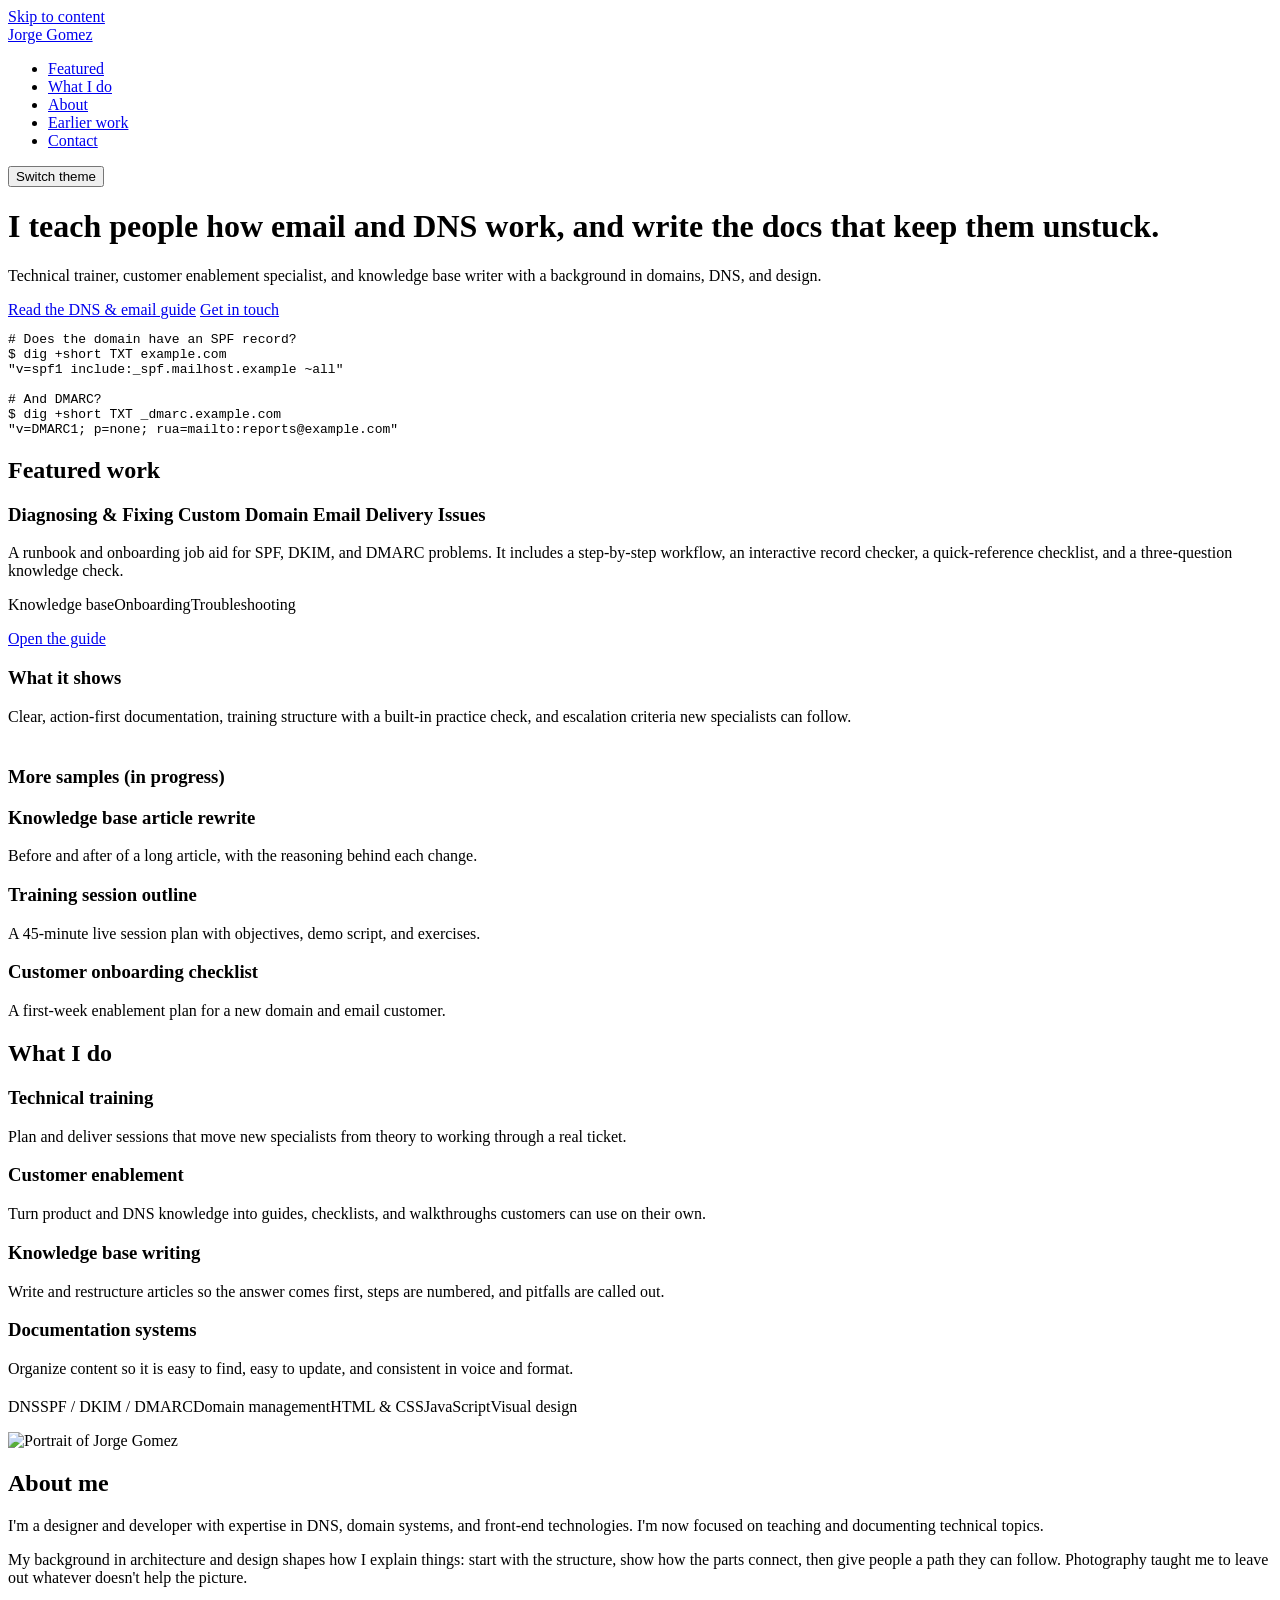
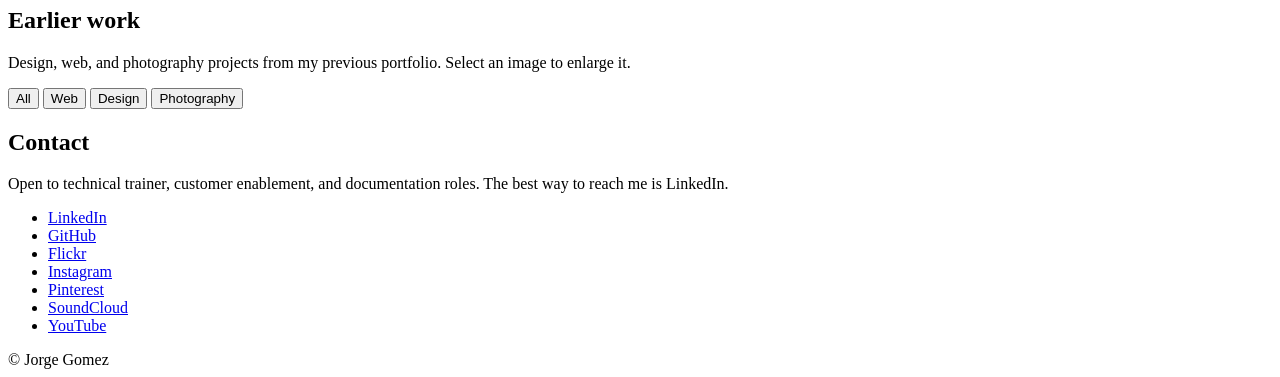
==== index.html @ 1ae202b1 "Add files via upload" ====
<!DOCTYPE html>
<html lang="en">
<head>
<meta charset="utf-8">
<meta name="viewport" content="width=device-width, initial-scale=1">
<!-- CUSTOMIZE: title and description -->
<title>Jorge Gomez | Technical Trainer, Enablement &amp; Documentation</title>
<meta name="description" content="Portfolio of Jorge Gomez: technical training, customer enablement, and knowledge base documentation for DNS, domains, and email.">
<link rel="preconnect" href="https://fonts.googleapis.com">
<link rel="preconnect" href="https://fonts.gstatic.com" crossorigin>
<link href="https://fonts.googleapis.com/css2?family=Atkinson+Hyperlegible:wght@400;700&family=Bricolage+Grotesque:opsz,wght@12..96,600;12..96,800&family=JetBrains+Mono:wght@400&display=swap" rel="stylesheet">
<link rel="stylesheet" href="css/style.css">
</head>
<body>
<a class="skip" href="#main">Skip to content</a>
<header class="top"><div class="wrap">
  <a class="brand" href="#top">Jorge Gomez</a>
  <nav aria-label="Main"><ul>
    <li><a href="#featured">Featured</a></li>
    <li><a href="#skills">What I do</a></li>
    <li><a href="#about">About</a></li>
    <li><a href="#work">Earlier work</a></li>
    <li><a href="#contact">Contact</a></li>
  </ul></nav>
  <button id="theme" type="button" aria-pressed="false">Switch theme</button>
</div></header>

<main id="main">
<div class="wrap hero" id="top">
  <div>
    <h1>I teach people how email and DNS work, and write the docs that keep them unstuck.</h1>
    <p class="lede">Technical trainer, customer enablement specialist, and knowledge base writer with a background in domains, DNS, and design.</p>
    <div class="btns">
      <a class="btn" href="guide.html">Read the DNS &amp; email guide</a>
      <a class="btn ghost" href="#contact">Get in touch</a>
    </div>
  </div>
  <pre class="term" aria-label="Example DNS lookup"><span class="c"># Does the domain have an SPF record?</span>
$ dig +short TXT example.com
<span class="ok">"v=spf1 include:_spf.mailhost.example ~all"</span>

<span class="c"># And DMARC?</span>
$ dig +short TXT _dmarc.example.com
<span class="ok">"v=DMARC1; p=none; rua=mailto:reports@example.com"</span></pre>
</div>

<section class="alt" id="featured"><div class="wrap">
  <h2>Featured work</h2>
  <div class="feature">
    <div>
      <h3>Diagnosing &amp; Fixing Custom Domain Email Delivery Issues</h3>
      <p>A runbook and onboarding job aid for SPF, DKIM, and DMARC problems. It includes a step-by-step workflow, an interactive record checker, a quick-reference checklist, and a three-question knowledge check.</p>
      <p><span class="tag">Knowledge base</span><span class="tag">Onboarding</span><span class="tag">Troubleshooting</span></p>
      <p><a class="btn" href="guide.html">Open the guide</a></p>
    </div>
    <div class="card">
      <h3>What it shows</h3>
      <p>Clear, action-first documentation, training structure with a built-in practice check, and escalation criteria new specialists can follow.</p>
    </div>
  </div>
  <h3 style="margin-top:2.5rem">More samples (in progress)</h3>
  <div class="grid" style="margin-top:.75rem">
    <!-- CUSTOMIZE: replace with real links when each sample is ready -->
    <div class="card"><h3>Knowledge base article rewrite</h3><p>Before and after of a long article, with the reasoning behind each change.</p></div>
    <div class="card"><h3>Training session outline</h3><p>A 45-minute live session plan with objectives, demo script, and exercises.</p></div>
    <div class="card"><h3>Customer onboarding checklist</h3><p>A first-week enablement plan for a new domain and email customer.</p></div>
  </div>
</div></section>

<section id="skills"><div class="wrap">
  <h2>What I do</h2>
  <div class="grid">
    <div class="card"><h3>Technical training</h3><p>Plan and deliver sessions that move new specialists from theory to working through a real ticket.</p></div>
    <div class="card"><h3>Customer enablement</h3><p>Turn product and DNS knowledge into guides, checklists, and walkthroughs customers can use on their own.</p></div>
    <div class="card"><h3>Knowledge base writing</h3><p>Write and restructure articles so the answer comes first, steps are numbered, and pitfalls are called out.</p></div>
    <div class="card"><h3>Documentation systems</h3><p>Organize content so it is easy to find, easy to update, and consistent in voice and format.</p></div>
  </div>
  <p style="margin-top:1.25rem"><span class="tag">DNS</span><span class="tag">SPF / DKIM / DMARC</span><span class="tag">Domain management</span><span class="tag">HTML &amp; CSS</span><span class="tag">JavaScript</span><span class="tag">Visual design</span></p>
</div></section>

<section class="alt" id="about"><div class="wrap about">
  <img src="https://jgomez-ca.github.io/portfolio-v3/assets/img/profile.png" alt="Portrait of Jorge Gomez" width="224" height="224">
  <div>
    <h2>About me</h2>
    <!-- CUSTOMIZE: add your own story, years of experience, and employers -->
    <p>I'm a designer and developer with expertise in DNS, domain systems, and front-end technologies. I'm now focused on teaching and documenting technical topics.</p>
    <p>My background in architecture and design shapes how I explain things: start with the structure, show how the parts connect, then give people a path they can follow. Photography taught me to leave out whatever doesn't help the picture.</p>
  </div>
</div></section>

<section id="work"><div class="wrap">
  <h2>Earlier work</h2>
  <p>Design, web, and photography projects from my previous portfolio. Select an image to enlarge it.</p>
  <div class="filters" role="group" aria-label="Filter projects">
    <button type="button" data-f="All" aria-pressed="true">All</button>
    <button type="button" data-f="Web" aria-pressed="false">Web</button>
    <button type="button" data-f="Design" aria-pressed="false">Design</button>
    <button type="button" data-f="Photography" aria-pressed="false">Photography</button>
  </div>
  <div class="gal" id="gal"></div>
  <dialog id="lb" aria-label="Enlarged image">
    <form method="dialog"><button class="btn x">Close</button></form>
    <img id="lbimg" src="" alt="">
  </dialog>
</div></section>

<section class="alt" id="contact"><div class="wrap">
  <h2>Contact</h2>
  <!-- CUSTOMIZE: add your email -->
  <p>Open to technical trainer, customer enablement, and documentation roles. The best way to reach me is LinkedIn.</p>
  <ul class="links">
    <li><a href="https://www.linkedin.com/in/jgomezt">LinkedIn</a></li>
    <li><a href="https://github.com/jgomez-ca">GitHub</a></li>
    <li><a href="https://www.flickr.com/photos/jgomezt/albums">Flickr</a></li>
    <li><a href="https://www.instagram.com/jgomezt/">Instagram</a></li>
    <li><a href="https://pinterest.com/jogomezt">Pinterest</a></li>
    <li><a href="https://soundcloud.com/jorge-gomez-124933477">SoundCloud</a></li>
    <li><a href="https://www.youtube.com/@jgomezt/videos">YouTube</a></li>
  </ul>
</div></section>
</main>

<footer><div class="wrap">&copy; <span id="yr"></span> Jorge Gomez</div></footer>
<script src="js/main.js"></script>
</body>
</html>
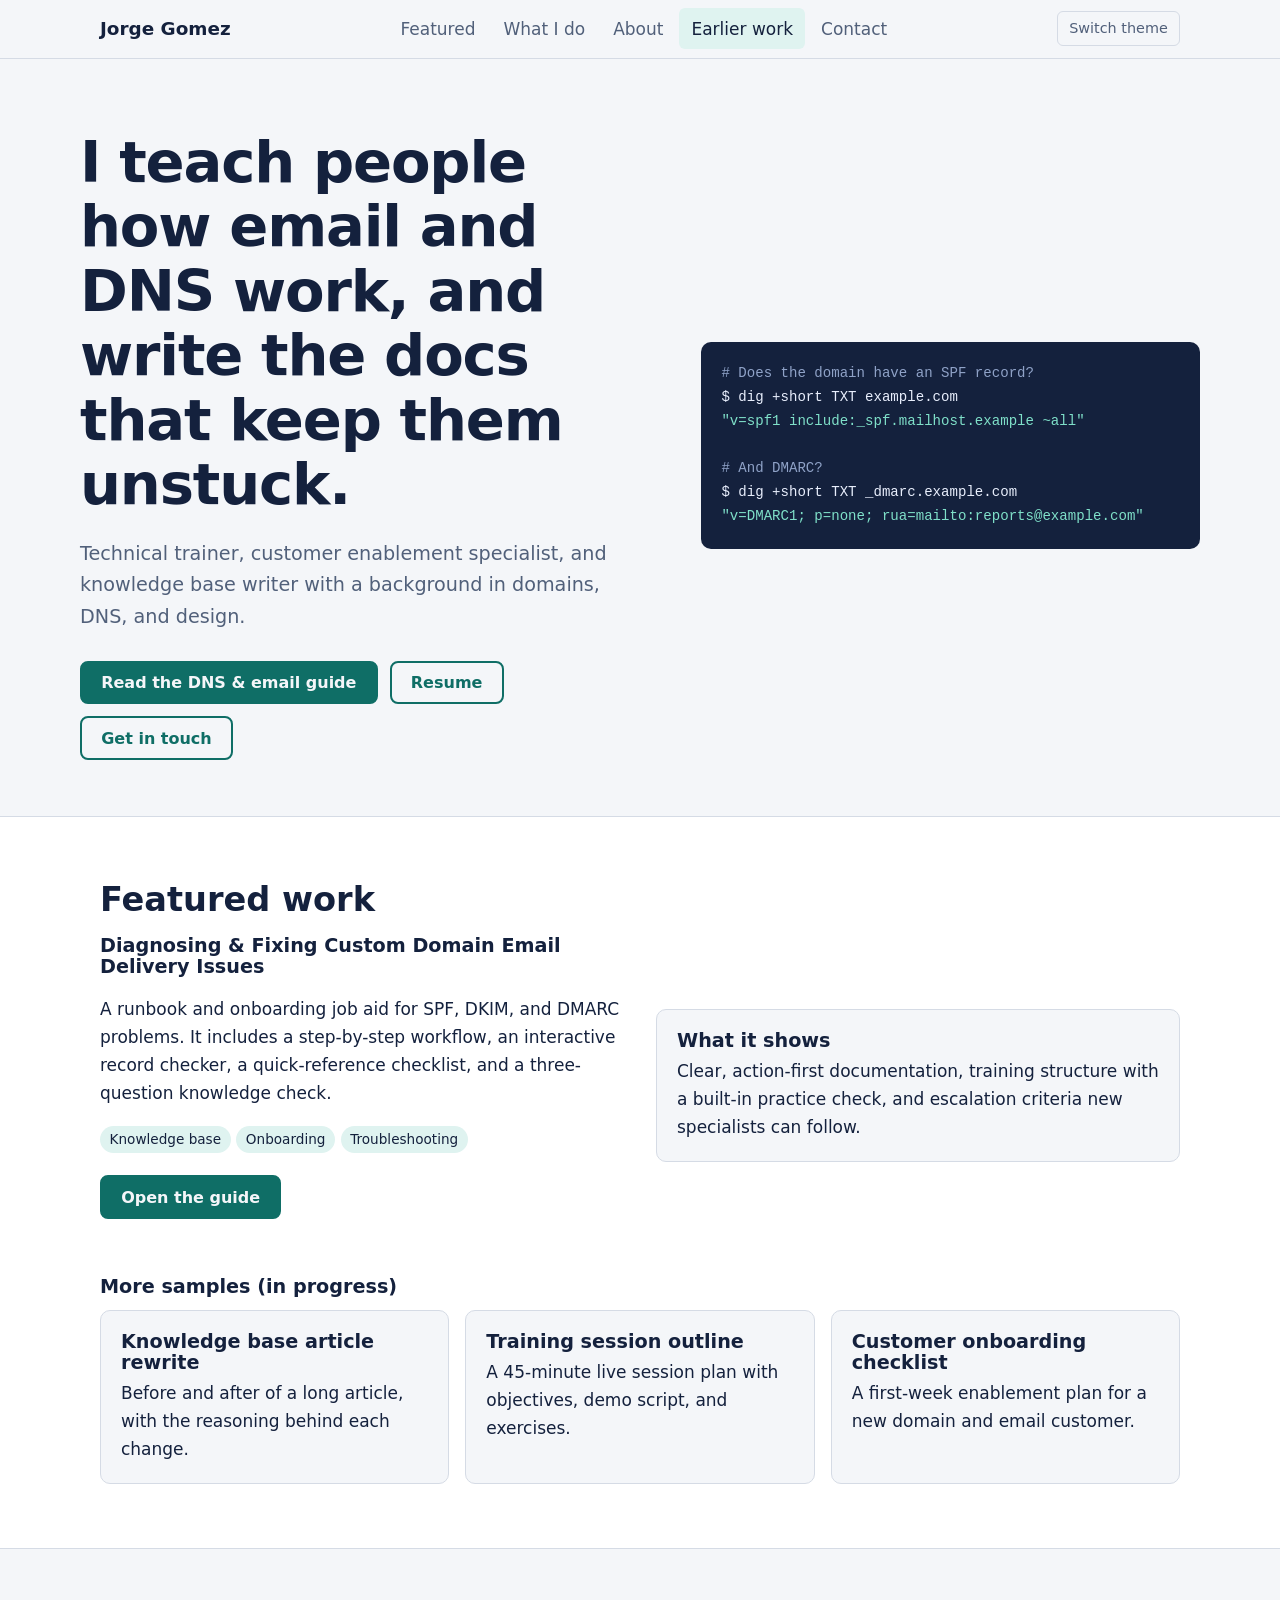
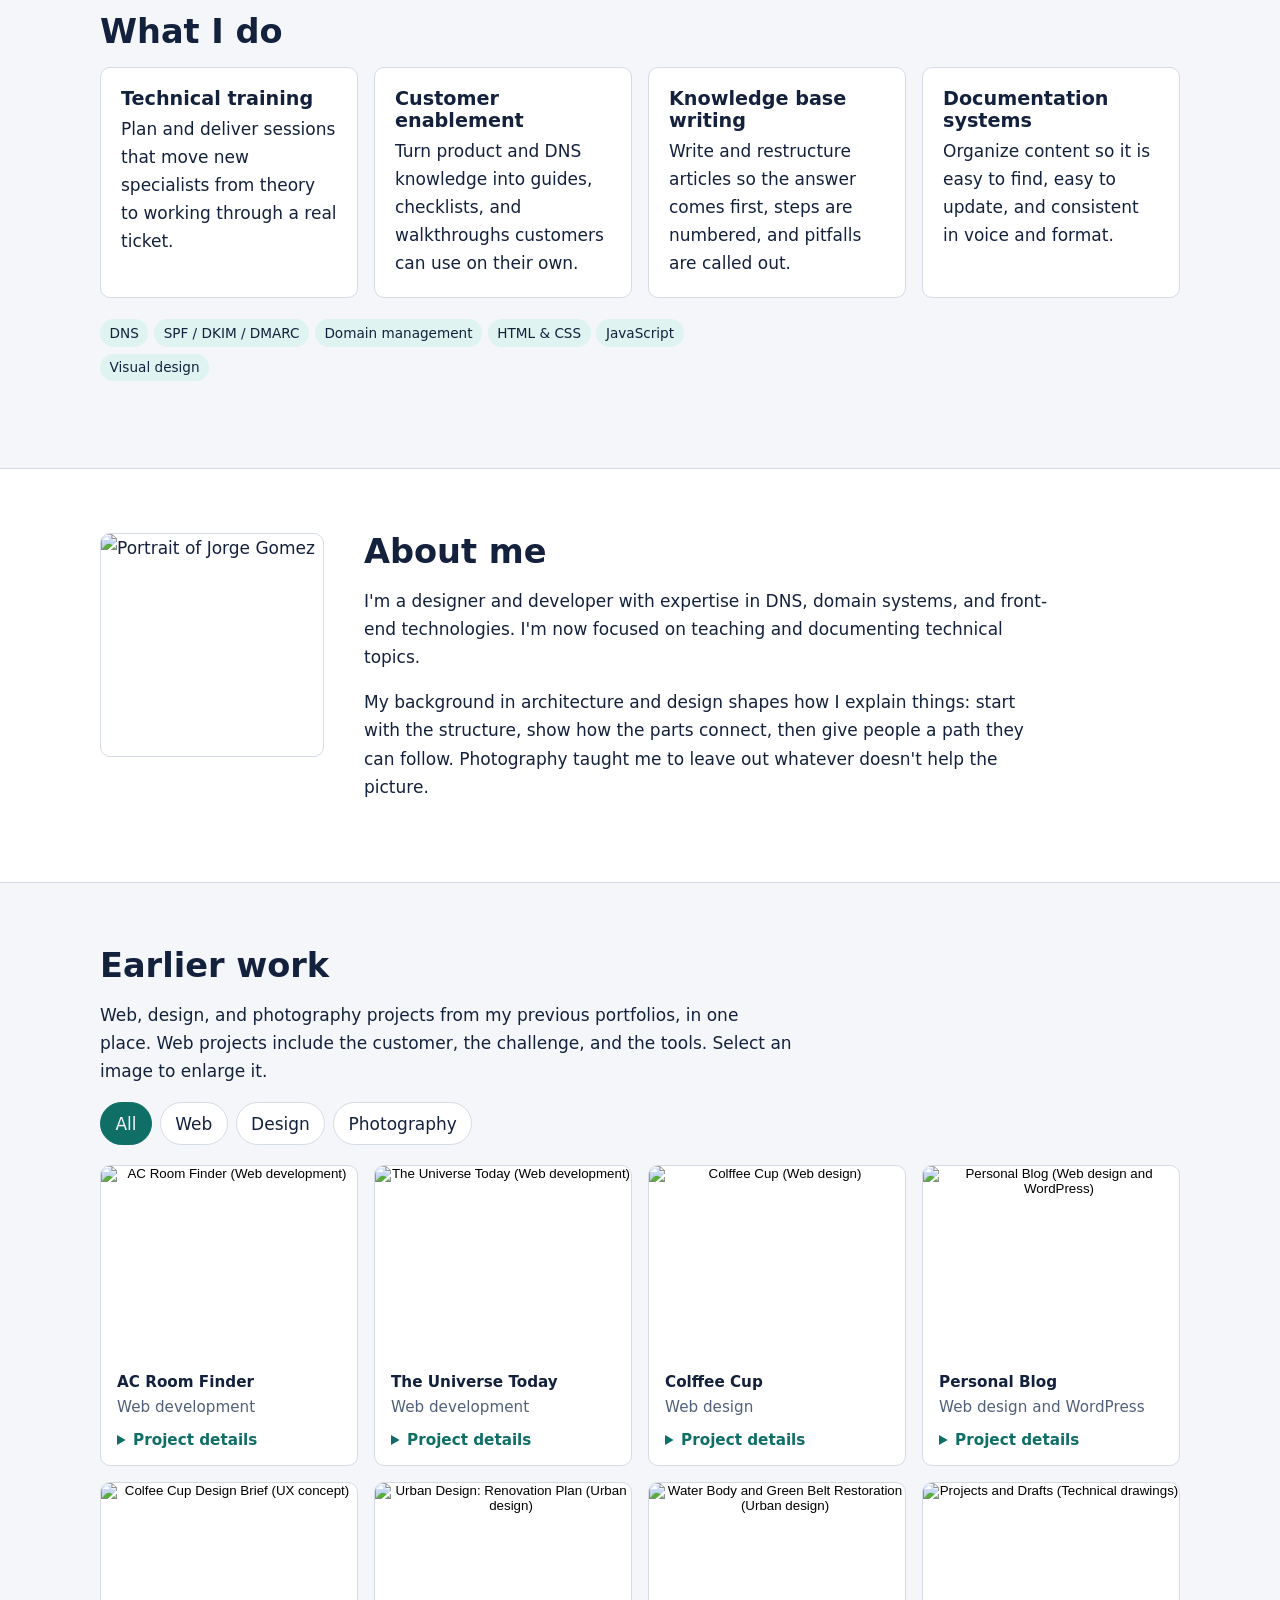
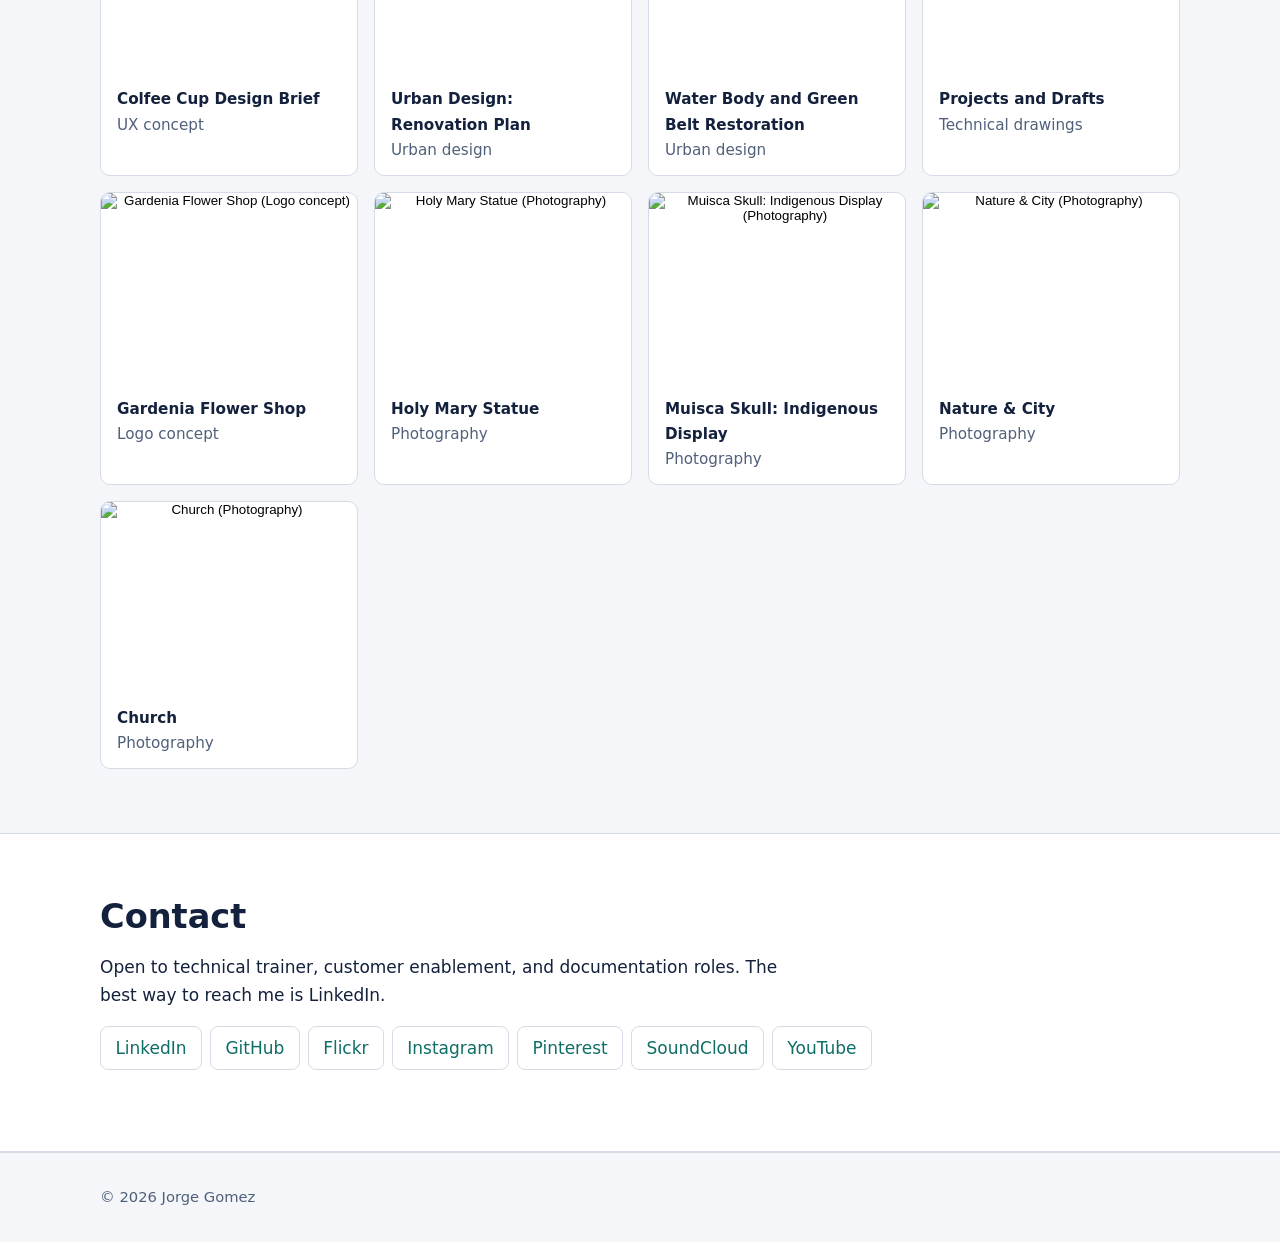
==== commit 7a167e21: "Add files via upload Second and improved version merging portfolio v2 & v3" ====
--- a/index.html
+++ b/index.html
@@ -32,6 +32,7 @@
     <p class="lede">Technical trainer, customer enablement specialist, and knowledge base writer with a background in domains, DNS, and design.</p>
     <div class="btns">
       <a class="btn" href="guide.html">Read the DNS &amp; email guide</a>
+      <a class="btn ghost" href="https://jgomez-ca.github.io/portfolio-v3/resume.html">Resume</a>
       <a class="btn ghost" href="#contact">Get in touch</a>
     </div>
   </div>
@@ -90,7 +91,7 @@
 
 <section id="work"><div class="wrap">
   <h2>Earlier work</h2>
-  <p>Design, web, and photography projects from my previous portfolio. Select an image to enlarge it.</p>
+  <p>Web, design, and photography projects from my previous portfolios, in one place. Web projects include the customer, the challenge, and the tools. Select an image to enlarge it.</p>
   <div class="filters" role="group" aria-label="Filter projects">
     <button type="button" data-f="All" aria-pressed="true">All</button>
     <button type="button" data-f="Web" aria-pressed="false">Web</button>
--- a/css/style.css
+++ b/css/style.css
@@ -0,0 +1,56 @@
+:root{--bg:#f4f6f9;--surface:#fff;--ink:#14213d;--muted:#51607a;--line:#d5dbe5;--accent:#0f6e66;--accent-soft:#dff3f0;--code-bg:#14213d;--code-ink:#e8eefc;--code-dim:#8fa2c7;--code-ok:#7fe0c9;
+--head:'Bricolage Grotesque','Segoe UI',system-ui,sans-serif;--body:'Atkinson Hyperlegible','Segoe UI',system-ui,sans-serif;--mono:'JetBrains Mono',ui-monospace,Menlo,Consolas,monospace}
+@media (prefers-color-scheme:dark){:root:not([data-theme=light]){--bg:#0e1626;--surface:#162136;--ink:#e8eefc;--muted:#a0aec8;--line:#2a3957;--accent:#4fd1c0;--accent-soft:#12403d;--code-bg:#0a101c}}
+:root[data-theme=dark]{--bg:#0e1626;--surface:#162136;--ink:#e8eefc;--muted:#a0aec8;--line:#2a3957;--accent:#4fd1c0;--accent-soft:#12403d;--code-bg:#0a101c}
+*{box-sizing:border-box}html{scroll-behavior:smooth;scroll-padding-top:5rem}
+body{margin:0;background:var(--bg);color:var(--ink);font:1.0625rem/1.65 var(--body)}
+a{color:var(--accent)}:focus-visible{outline:3px solid var(--accent);outline-offset:2px;border-radius:4px}
+h1,h2,h3{font-family:var(--head);line-height:1.12;margin:0}
+h1{font-size:clamp(2.2rem,5vw,3.6rem);font-weight:800;letter-spacing:-.02em}
+h2{font-size:clamp(1.6rem,3vw,2.1rem);font-weight:800;margin-bottom:1rem}
+h3{font-size:1.2rem;font-weight:600;margin-bottom:.35rem}
+p{max-width:64ch}.wrap{max-width:70rem;margin:0 auto;padding:0 1.25rem}
+section{padding:4rem 0}.alt{background:var(--surface);border-block:1px solid var(--line)}
+.skip{position:absolute;left:-999px}.skip:focus{left:0;background:var(--accent);color:#fff;padding:.5rem 1rem;z-index:20}
+header.top{position:sticky;top:0;z-index:10;background:var(--bg);border-bottom:1px solid var(--line)}
+header.top .wrap{display:flex;align-items:center;justify-content:space-between;gap:1rem;min-height:3.6rem;flex-wrap:wrap}
+.brand{font:800 1.15rem var(--head);color:var(--ink);text-decoration:none}
+nav ul{display:flex;gap:.25rem;list-style:none;margin:0;padding:0;flex-wrap:wrap}
+nav a{display:block;padding:.4rem .75rem;color:var(--muted);text-decoration:none;border-radius:6px}
+nav a:hover,nav a.on{color:var(--ink);background:var(--accent-soft)}
+#theme{background:none;border:1px solid var(--line);color:var(--muted);padding:.3rem .7rem;border-radius:6px;font:inherit;font-size:.9rem;cursor:pointer}
+.hero{display:grid;grid-template-columns:1.15fr 1fr;gap:3rem;align-items:center;padding:4.5rem 0 3.5rem}
+.hero p.lede{font-size:1.2rem;color:var(--muted);margin:1.25rem 0 1.75rem}
+.btns{display:flex;gap:.75rem;flex-wrap:wrap}
+.btn{display:inline-block;font:700 1rem var(--body);text-decoration:none;padding:.65rem 1.2rem;border-radius:8px;border:2px solid var(--accent);background:var(--accent);color:var(--bg)}
+.btn.ghost{background:none;color:var(--accent)}
+pre.term{background:var(--code-bg);color:var(--code-ink);border-radius:10px;padding:1.25rem;font:.88rem/1.7 var(--mono);overflow-x:auto;margin:0}
+.term .c{color:var(--code-dim)}.term .ok{color:var(--code-ok)}
+.grid{display:grid;grid-template-columns:repeat(auto-fit,minmax(16rem,1fr));gap:1rem}
+.card{background:var(--surface);border:1px solid var(--line);border-radius:10px;padding:1.25rem}
+.alt .card{background:var(--bg)}.card p{margin:0}
+.feature{display:grid;grid-template-columns:1fr 1fr;gap:2rem;align-items:center}
+.tag{display:inline-block;font-size:.85rem;background:var(--accent-soft);padding:.15rem .6rem;border-radius:999px;margin:0 .35rem .35rem 0}
+.about{display:grid;grid-template-columns:14rem 1fr;gap:2.5rem;align-items:start}
+.about img{width:100%;border-radius:10px;border:1px solid var(--line);background:var(--surface)}
+.filters{display:flex;gap:.5rem;flex-wrap:wrap;margin-bottom:1.25rem}
+.filters button{font:inherit;cursor:pointer;padding:.4rem .9rem;border-radius:999px;border:1px solid var(--line);background:var(--surface);color:var(--ink)}
+.filters button[aria-pressed=true]{background:var(--accent);border-color:var(--accent);color:var(--bg)}
+.gal{display:grid;grid-template-columns:repeat(auto-fill,minmax(15rem,1fr));gap:1rem}
+.gal figure{margin:0;background:var(--surface);border:1px solid var(--line);border-radius:10px;overflow:hidden}
+.gal button.thumb{display:block;width:100%;padding:0;border:0;background:none;cursor:zoom-in}
+.gal img{display:block;width:100%;aspect-ratio:4/3;object-fit:cover}
+.gal figcaption{padding:.75rem 1rem;font-size:.95rem}.gal figcaption b{display:block}.gal figcaption span{color:var(--muted)}
+dialog{border:0;padding:0;background:none;max-width:min(92vw,60rem)}dialog::backdrop{background:rgba(5,10,20,.8)}
+dialog img{max-width:100%;max-height:80vh;display:block;border-radius:8px}
+dialog form{text-align:right}dialog .x{margin-bottom:.5rem}
+.links{list-style:none;padding:0;display:flex;flex-wrap:wrap;gap:.5rem}
+.links a{display:block;padding:.45rem .9rem;border:1px solid var(--line);border-radius:8px;background:var(--surface);text-decoration:none}
+footer{padding:2rem 0;color:var(--muted);font-size:.92rem;border-top:1px solid var(--line)}
+@media (max-width:50rem){.hero,.feature,.about{grid-template-columns:1fr}.about img{max-width:12rem}}
+@media (prefers-reduced-motion:reduce){html{scroll-behavior:auto}}
+
+.gal details{margin-top:.5rem;font-size:.95rem}
+.gal summary{cursor:pointer;font-weight:700;color:var(--accent)}
+.gal details p{margin:.35rem 0}
+.gal details a{margin-right:.75rem}
